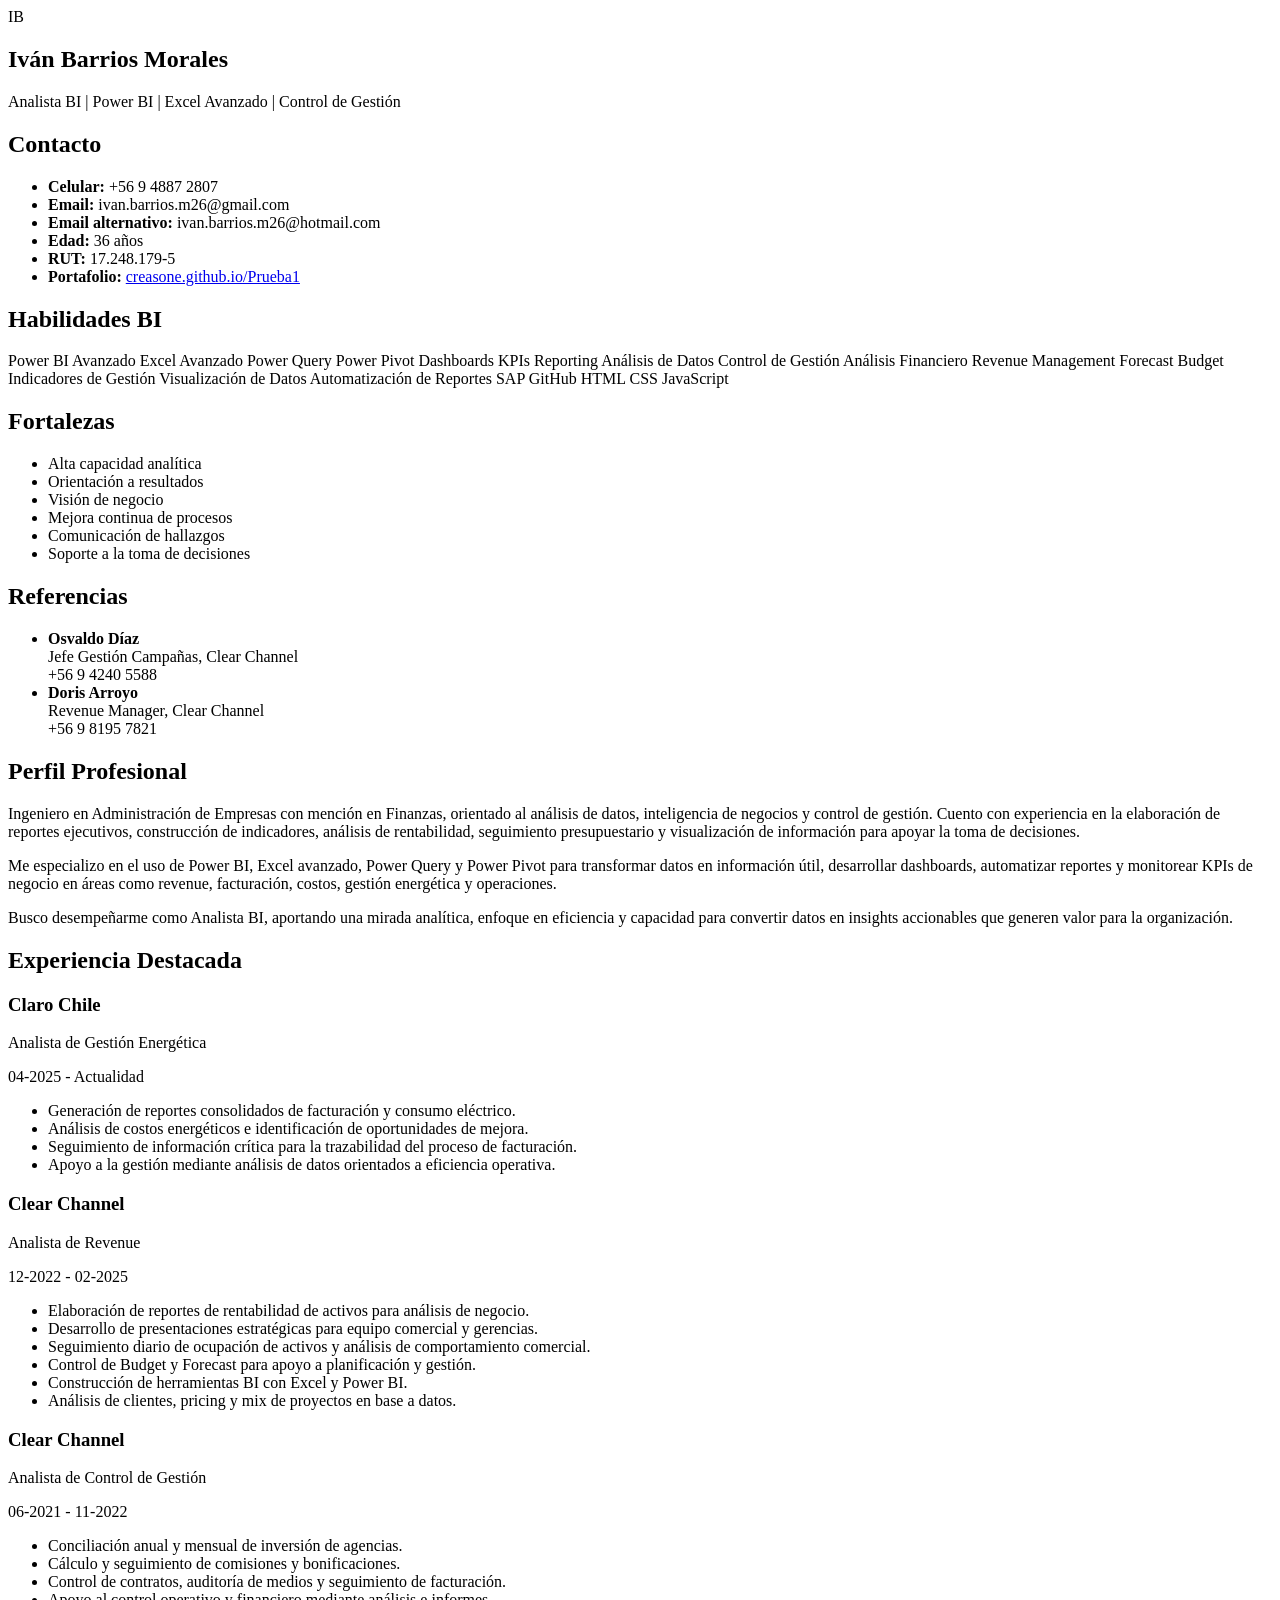
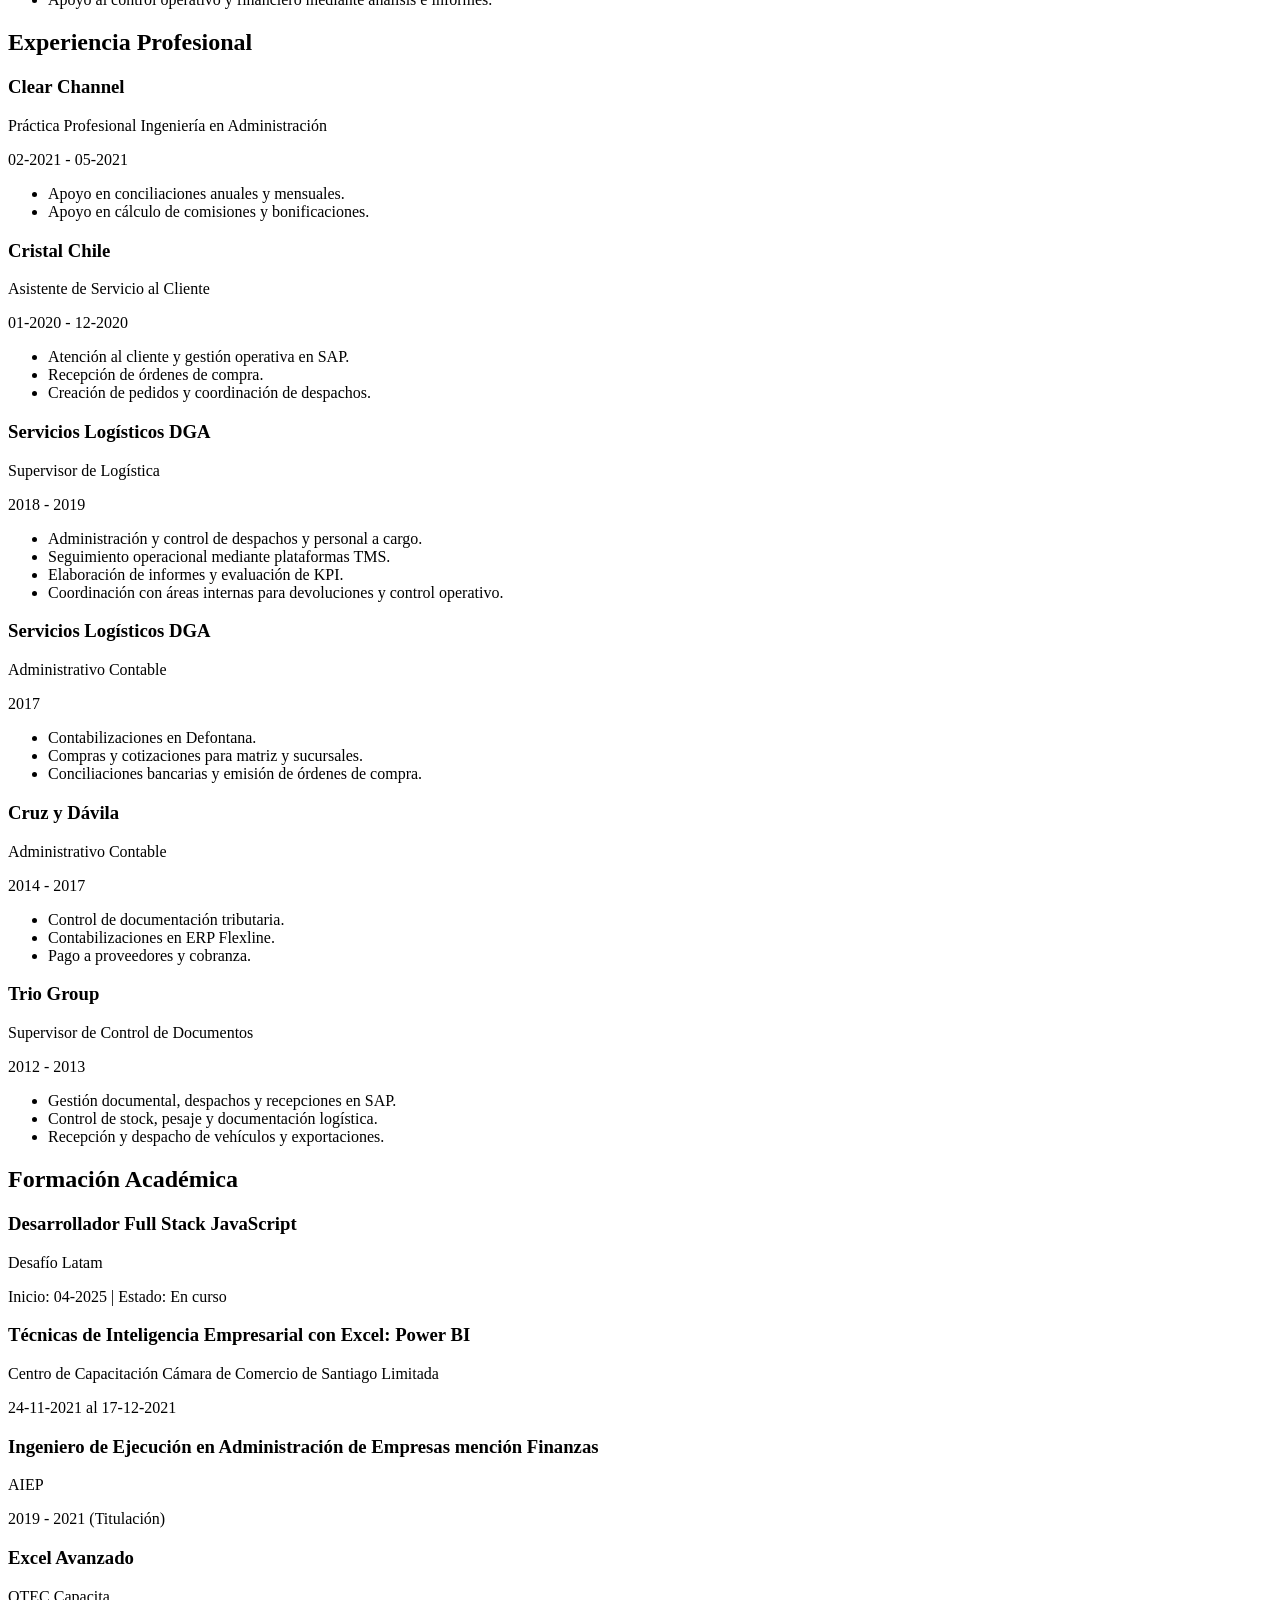
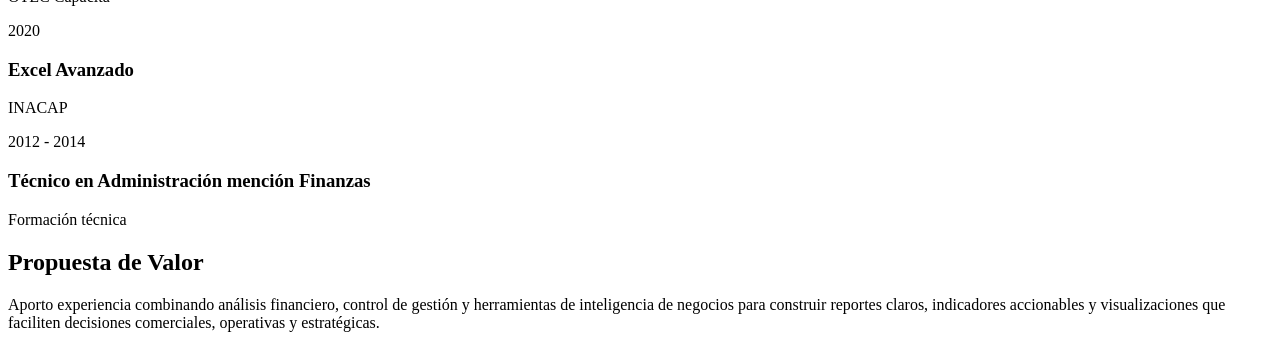
==== index .html @ da037652 "Agregue informacion inicial y estructura basica" ====
<!DOCTYPE html>
<html lang="es">
<head>
  <meta charset="UTF-8" />
  <meta name="viewport" content="width=device-width, initial-scale=1.0"/>
  <title>Currículum | Iván Barrios Morales - Analista BI</title>
  <link rel="stylesheet" href="css/styles.css">
</head>
<body>

  <div class="cv-container">

    <aside class="sidebar">
      <div class="profile-card">
        <div class="avatar">IB</div>
        <h1>Iván Barrios Morales</h1>
        <p class="role">Analista BI | Power BI | Excel Avanzado | Control de Gestión</p>
      </div>

      <section class="sidebar-section">
        <h2>Contacto</h2>
        <ul class="contact-list">
          <li><strong>Celular:</strong> +56 9 4887 2807</li>
          <li><strong>Email:</strong> ivan.barrios.m26@gmail.com</li>
          <li><strong>Email alternativo:</strong> ivan.barrios.m26@hotmail.com</li>
          <li><strong>Edad:</strong> 36 años</li>
          <li><strong>RUT:</strong> 17.248.179-5</li>
          <li>
            <strong>Portafolio:</strong>
            <a href="https://creasone.github.io/Prueba1/" target="_blank">
              creasone.github.io/Prueba1
            </a>
          </li>
        </ul>
      </section>

      <section class="sidebar-section">
        <h2>Habilidades BI</h2>
        <div class="skills">
          <span>Power BI Avanzado</span>
          <span>Excel Avanzado</span>
          <span>Power Query</span>
          <span>Power Pivot</span>
          <span>Dashboards</span>
          <span>KPIs</span>
          <span>Reporting</span>
          <span>Análisis de Datos</span>
          <span>Control de Gestión</span>
          <span>Análisis Financiero</span>
          <span>Revenue Management</span>
          <span>Forecast</span>
          <span>Budget</span>
          <span>Indicadores de Gestión</span>
          <span>Visualización de Datos</span>
          <span>Automatización de Reportes</span>
          <span>SAP</span>
          <span>GitHub</span>
          <span>HTML</span>
          <span>CSS</span>
          <span>JavaScript</span>
        </div>
      </section>

      <section class="sidebar-section">
        <h2>Fortalezas</h2>
        <ul class="contact-list">
          <li>Alta capacidad analítica</li>
          <li>Orientación a resultados</li>
          <li>Visión de negocio</li>
          <li>Mejora continua de procesos</li>
          <li>Comunicación de hallazgos</li>
          <li>Soporte a la toma de decisiones</li>
        </ul>
      </section>

      <section class="sidebar-section">
        <h2>Referencias</h2>
        <ul class="contact-list">
          <li>
            <strong>Osvaldo Díaz</strong><br>
            Jefe Gestión Campañas, Clear Channel<br>
            +56 9 4240 5588
          </li>
          <li>
            <strong>Doris Arroyo</strong><br>
            Revenue Manager, Clear Channel<br>
            +56 9 8195 7821
          </li>
        </ul>
      </section>
    </aside>

    <main class="main-content">

      <section class="hero">
        <h2>Perfil Profesional</h2>
        <p>
          Ingeniero en Administración de Empresas con mención en Finanzas, orientado al análisis de datos,
          inteligencia de negocios y control de gestión. Cuento con experiencia en la elaboración de reportes
          ejecutivos, construcción de indicadores, análisis de rentabilidad, seguimiento presupuestario y
          visualización de información para apoyar la toma de decisiones.
        </p>
        <p>
          Me especializo en el uso de Power BI, Excel avanzado, Power Query y Power Pivot para transformar datos
          en información útil, desarrollar dashboards, automatizar reportes y monitorear KPIs de negocio en áreas
          como revenue, facturación, costos, gestión energética y operaciones.
        </p>
        <p>
          Busco desempeñarme como Analista BI, aportando una mirada analítica, enfoque en eficiencia y capacidad
          para convertir datos en insights accionables que generen valor para la organización.
        </p>
      </section>

      <section class="content-section">
        <h2>Experiencia Destacada</h2>

        <div class="job">
          <h3>Claro Chile</h3>
          <p class="position">Analista de Gestión Energética</p>
          <span>04-2025 - Actualidad</span>
          <ul>
            <li>Generación de reportes consolidados de facturación y consumo eléctrico.</li>
            <li>Análisis de costos energéticos e identificación de oportunidades de mejora.</li>
            <li>Seguimiento de información crítica para la trazabilidad del proceso de facturación.</li>
            <li>Apoyo a la gestión mediante análisis de datos orientados a eficiencia operativa.</li>
          </ul>
        </div>

        <div class="job">
          <h3>Clear Channel</h3>
          <p class="position">Analista de Revenue</p>
          <span>12-2022 - 02-2025</span>
          <ul>
            <li>Elaboración de reportes de rentabilidad de activos para análisis de negocio.</li>
            <li>Desarrollo de presentaciones estratégicas para equipo comercial y gerencias.</li>
            <li>Seguimiento diario de ocupación de activos y análisis de comportamiento comercial.</li>
            <li>Control de Budget y Forecast para apoyo a planificación y gestión.</li>
            <li>Construcción de herramientas BI con Excel y Power BI.</li>
            <li>Análisis de clientes, pricing y mix de proyectos en base a datos.</li>
          </ul>
        </div>

        <div class="job">
          <h3>Clear Channel</h3>
          <p class="position">Analista de Control de Gestión</p>
          <span>06-2021 - 11-2022</span>
          <ul>
            <li>Conciliación anual y mensual de inversión de agencias.</li>
            <li>Cálculo y seguimiento de comisiones y bonificaciones.</li>
            <li>Control de contratos, auditoría de medios y seguimiento de facturación.</li>
            <li>Apoyo al control operativo y financiero mediante análisis e informes.</li>
          </ul>
        </div>
      </section>

      <section class="content-section">
        <h2>Experiencia Profesional</h2>

        <div class="job">
          <h3>Clear Channel</h3>
          <p class="position">Práctica Profesional Ingeniería en Administración</p>
          <span>02-2021 - 05-2021</span>
          <ul>
            <li>Apoyo en conciliaciones anuales y mensuales.</li>
            <li>Apoyo en cálculo de comisiones y bonificaciones.</li>
          </ul>
        </div>

        <div class="job">
          <h3>Cristal Chile</h3>
          <p class="position">Asistente de Servicio al Cliente</p>
          <span>01-2020 - 12-2020</span>
          <ul>
            <li>Atención al cliente y gestión operativa en SAP.</li>
            <li>Recepción de órdenes de compra.</li>
            <li>Creación de pedidos y coordinación de despachos.</li>
          </ul>
        </div>

        <div class="job">
          <h3>Servicios Logísticos DGA</h3>
          <p class="position">Supervisor de Logística</p>
          <span>2018 - 2019</span>
          <ul>
            <li>Administración y control de despachos y personal a cargo.</li>
            <li>Seguimiento operacional mediante plataformas TMS.</li>
            <li>Elaboración de informes y evaluación de KPI.</li>
            <li>Coordinación con áreas internas para devoluciones y control operativo.</li>
          </ul>
        </div>

        <div class="job">
          <h3>Servicios Logísticos DGA</h3>
          <p class="position">Administrativo Contable</p>
          <span>2017</span>
          <ul>
            <li>Contabilizaciones en Defontana.</li>
            <li>Compras y cotizaciones para matriz y sucursales.</li>
            <li>Conciliaciones bancarias y emisión de órdenes de compra.</li>
          </ul>
        </div>

        <div class="job">
          <h3>Cruz y Dávila</h3>
          <p class="position">Administrativo Contable</p>
          <span>2014 - 2017</span>
          <ul>
            <li>Control de documentación tributaria.</li>
            <li>Contabilizaciones en ERP Flexline.</li>
            <li>Pago a proveedores y cobranza.</li>
          </ul>
        </div>

        <div class="job">
          <h3>Trio Group</h3>
          <p class="position">Supervisor de Control de Documentos</p>
          <span>2012 - 2013</span>
          <ul>
            <li>Gestión documental, despachos y recepciones en SAP.</li>
            <li>Control de stock, pesaje y documentación logística.</li>
            <li>Recepción y despacho de vehículos y exportaciones.</li>
          </ul>
        </div>
      </section>

      <section class="content-section">
        <h2>Formación Académica</h2>

        <div class="education-item">
          <h3>Desarrollador Full Stack JavaScript</h3>
          <p>Desafío Latam</p>
          <span>Inicio: 04-2025 | Estado: En curso</span>
        </div>

        <div class="education-item">
          <h3>Técnicas de Inteligencia Empresarial con Excel: Power BI</h3>
          <p>Centro de Capacitación Cámara de Comercio de Santiago Limitada</p>
          <span>24-11-2021 al 17-12-2021</span>
        </div>

        <div class="education-item">
          <h3>Ingeniero de Ejecución en Administración de Empresas mención Finanzas</h3>
          <p>AIEP</p>
          <span>2019 - 2021 (Titulación)</span>
        </div>

        <div class="education-item">
          <h3>Excel Avanzado</h3>
          <p>OTEC Capacita</p>
          <span>2020</span>
        </div>

        <div class="education-item">
          <h3>Excel Avanzado</h3>
          <p>INACAP</p>
          <span>2012 - 2014</span>
        </div>

        <div class="education-item">
          <h3>Técnico en Administración mención Finanzas</h3>
          <p>Formación técnica</p>
        </div>
      </section>

      <section class="content-section">
        <h2>Propuesta de Valor</h2>
        <div class="education-item">
          <p>
            Aporto experiencia combinando análisis financiero, control de gestión y herramientas de inteligencia
            de negocios para construir reportes claros, indicadores accionables y visualizaciones que faciliten
            decisiones comerciales, operativas y estratégicas.
          </p>
        </div>
      </section>

    </main>
  </div>

</body>
</html>
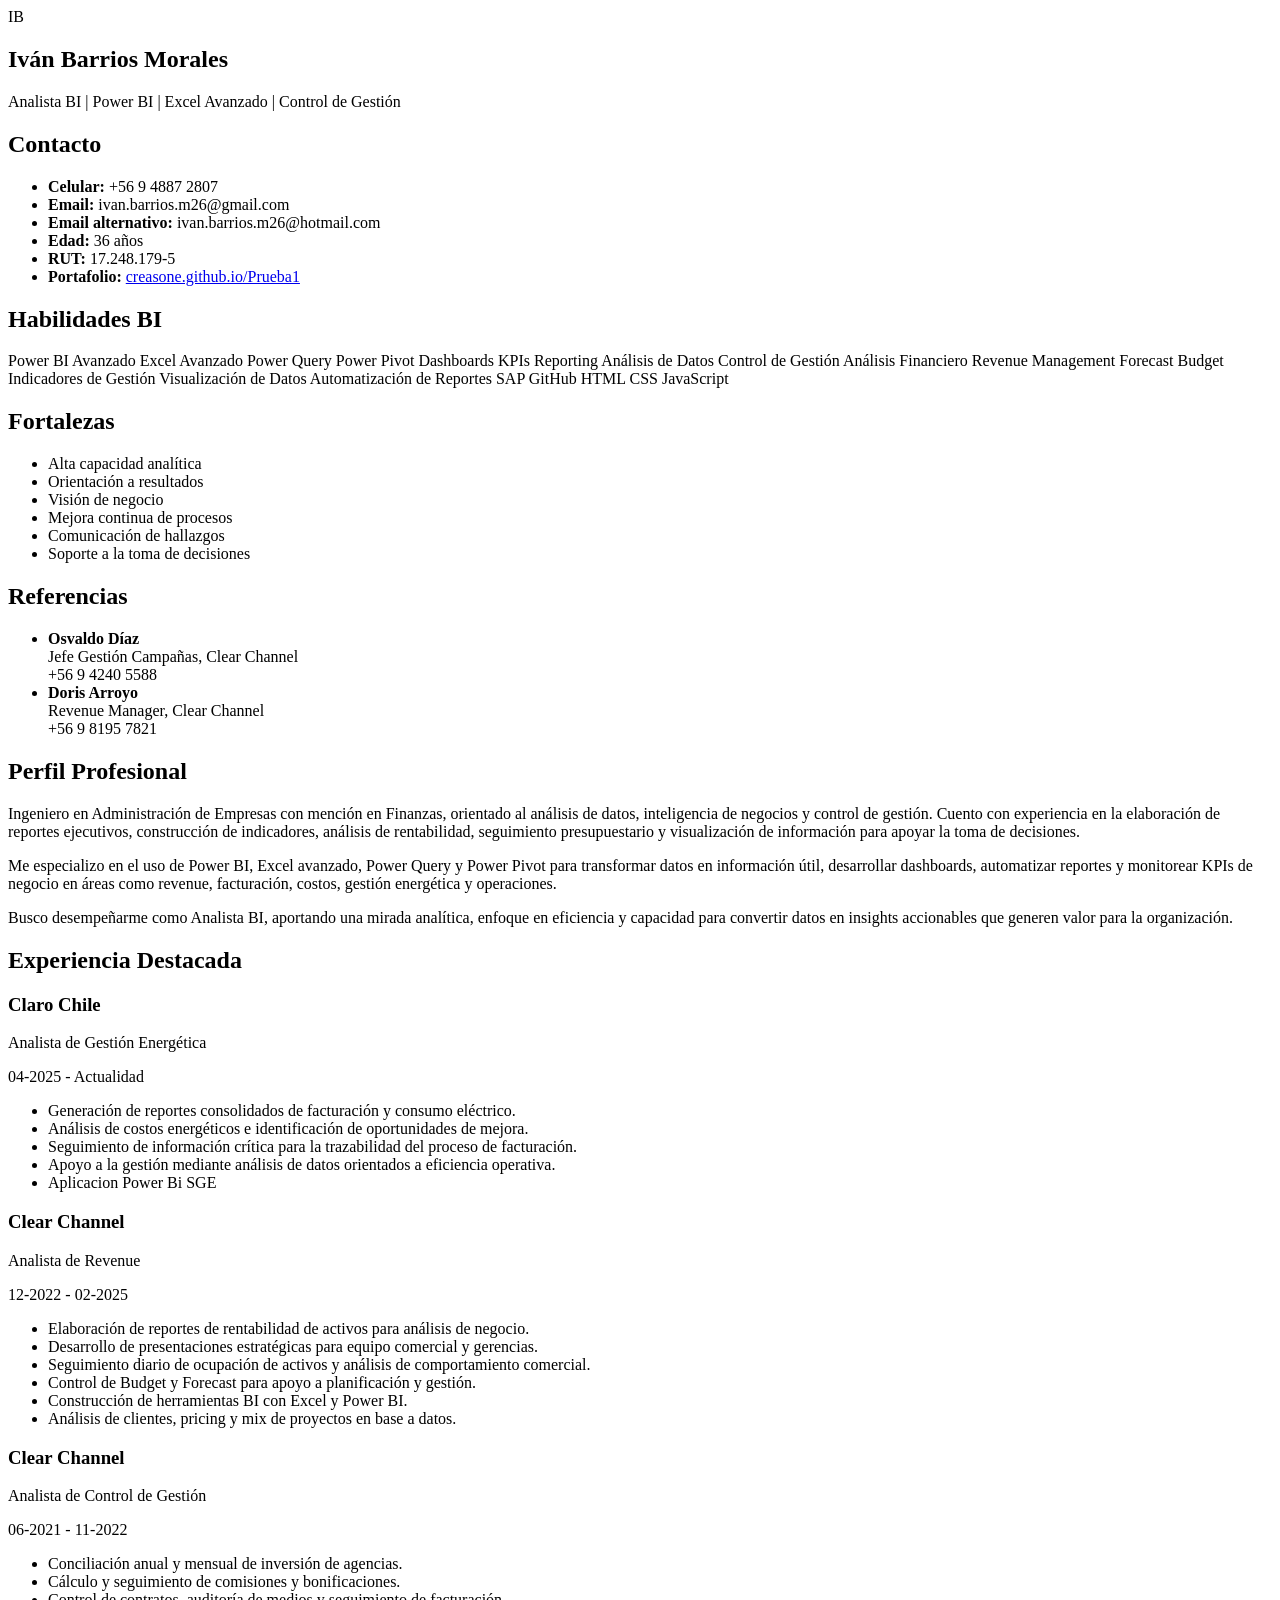
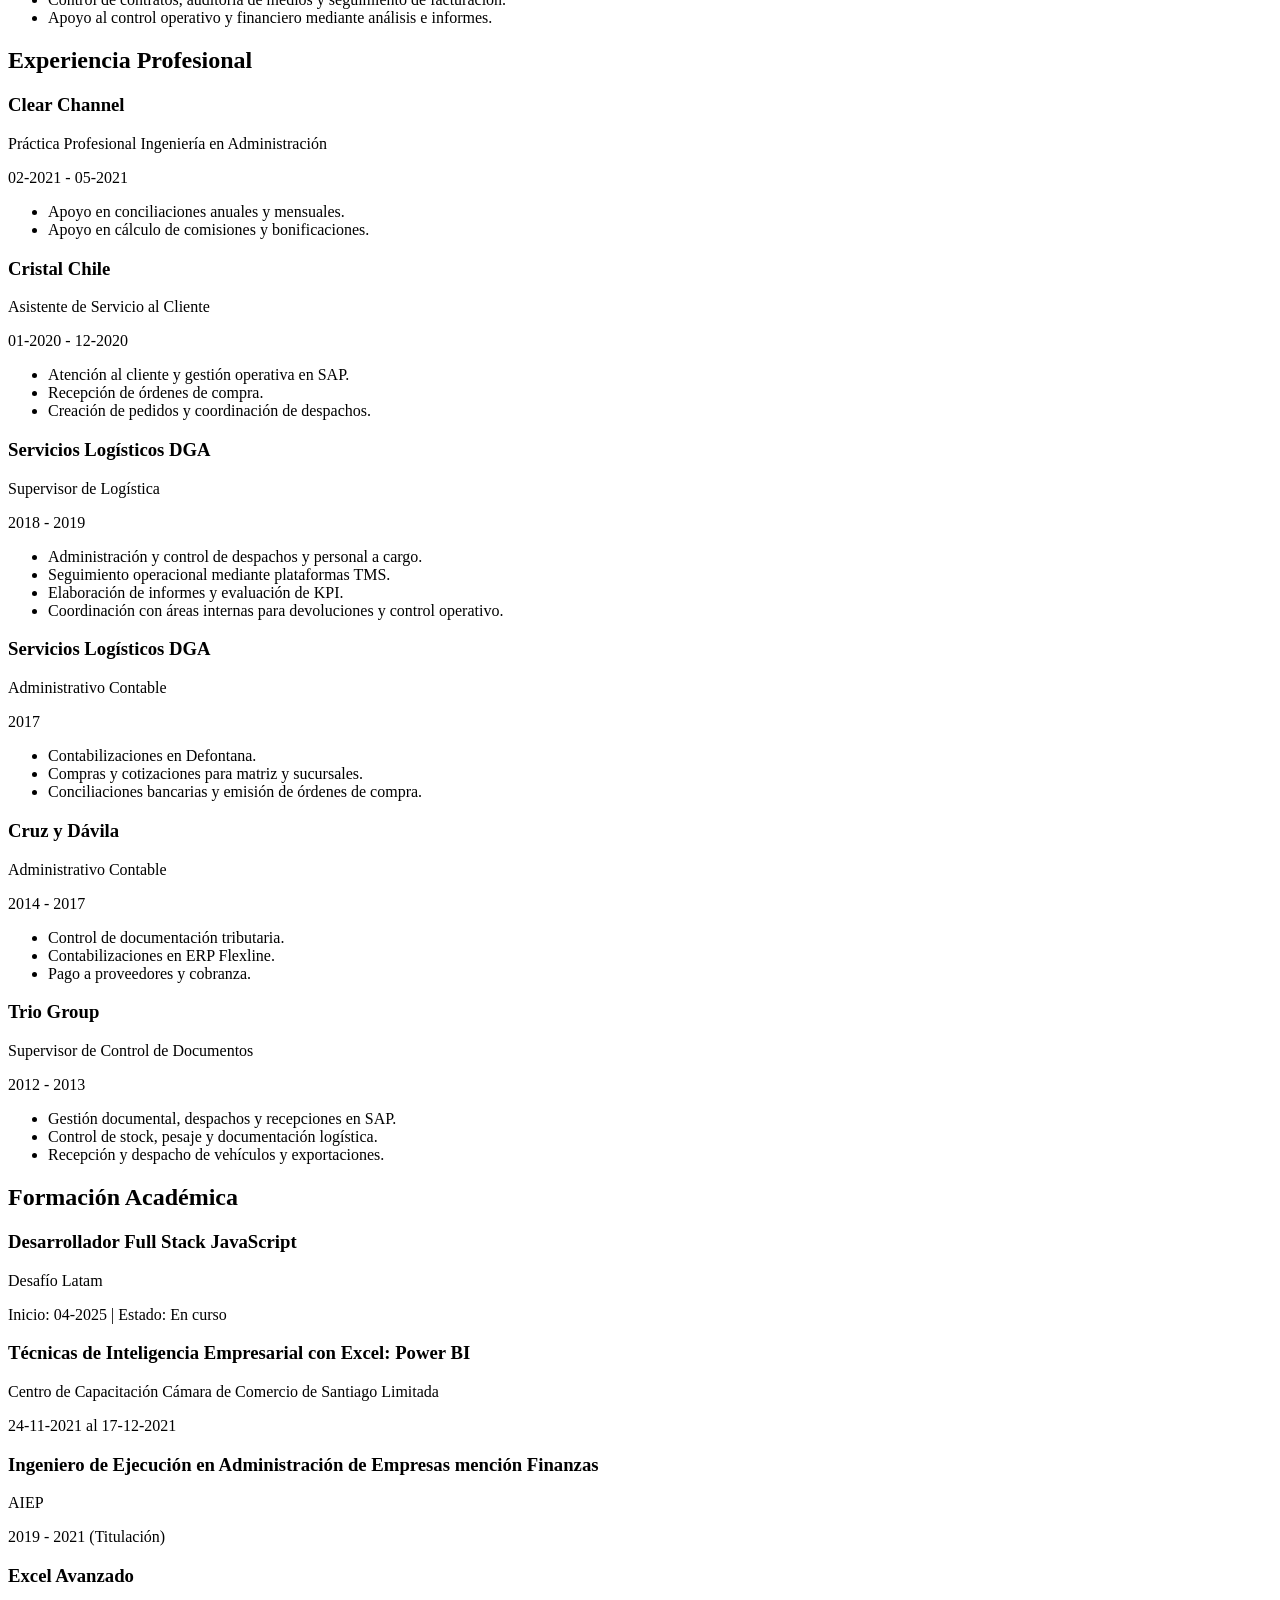
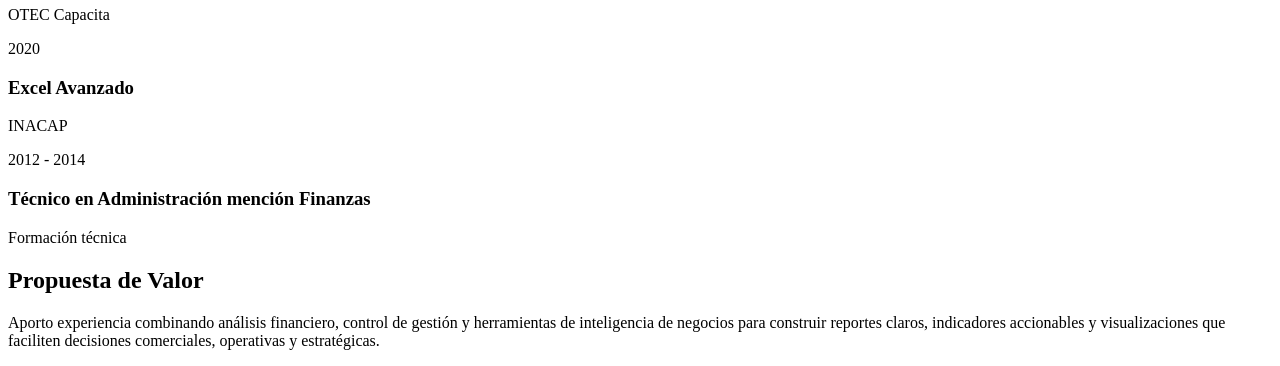
==== commit 10bc453c: "actualización 20260628 22:44" ====
--- a/index .html
+++ b/index .html
@@ -123,6 +123,7 @@
             <li>Análisis de costos energéticos e identificación de oportunidades de mejora.</li>
             <li>Seguimiento de información crítica para la trazabilidad del proceso de facturación.</li>
             <li>Apoyo a la gestión mediante análisis de datos orientados a eficiencia operativa.</li>
+            <li>Aplicacion Power Bi SGE</li>
           </ul>
         </div>
 
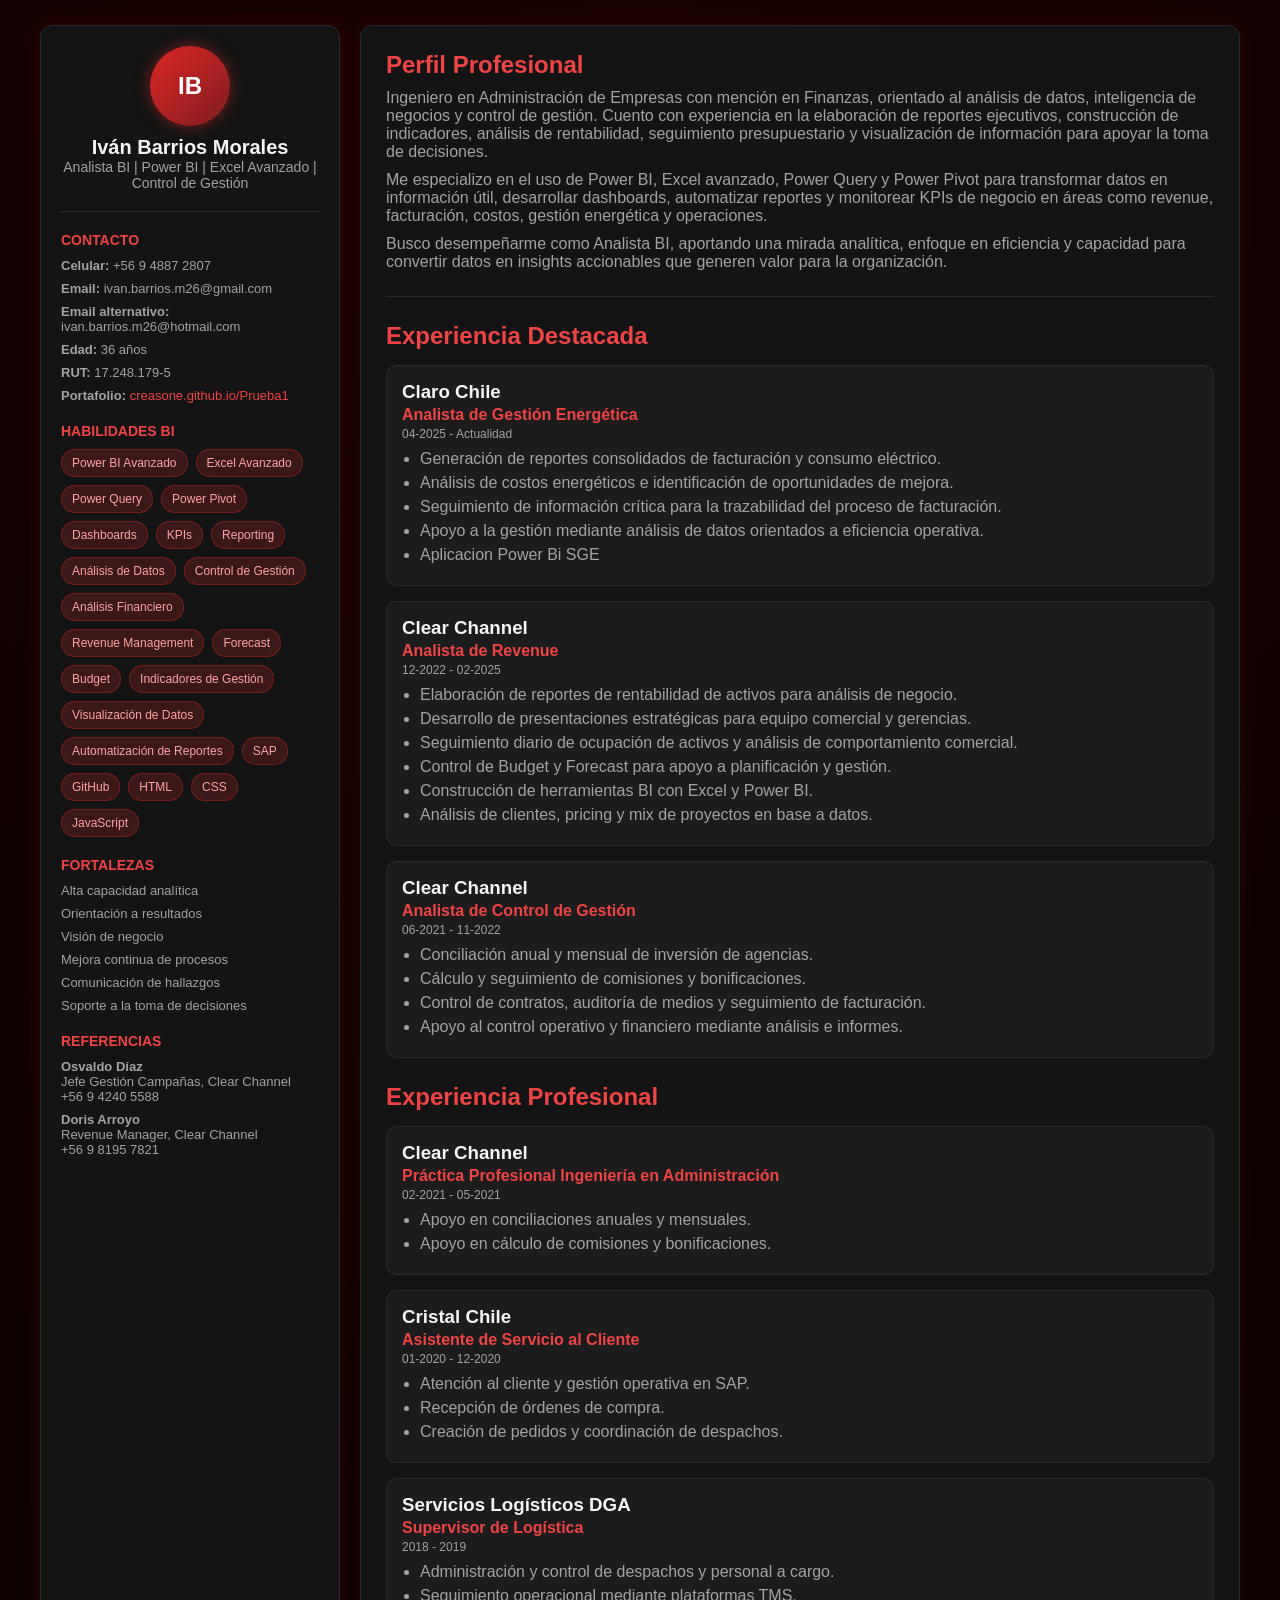
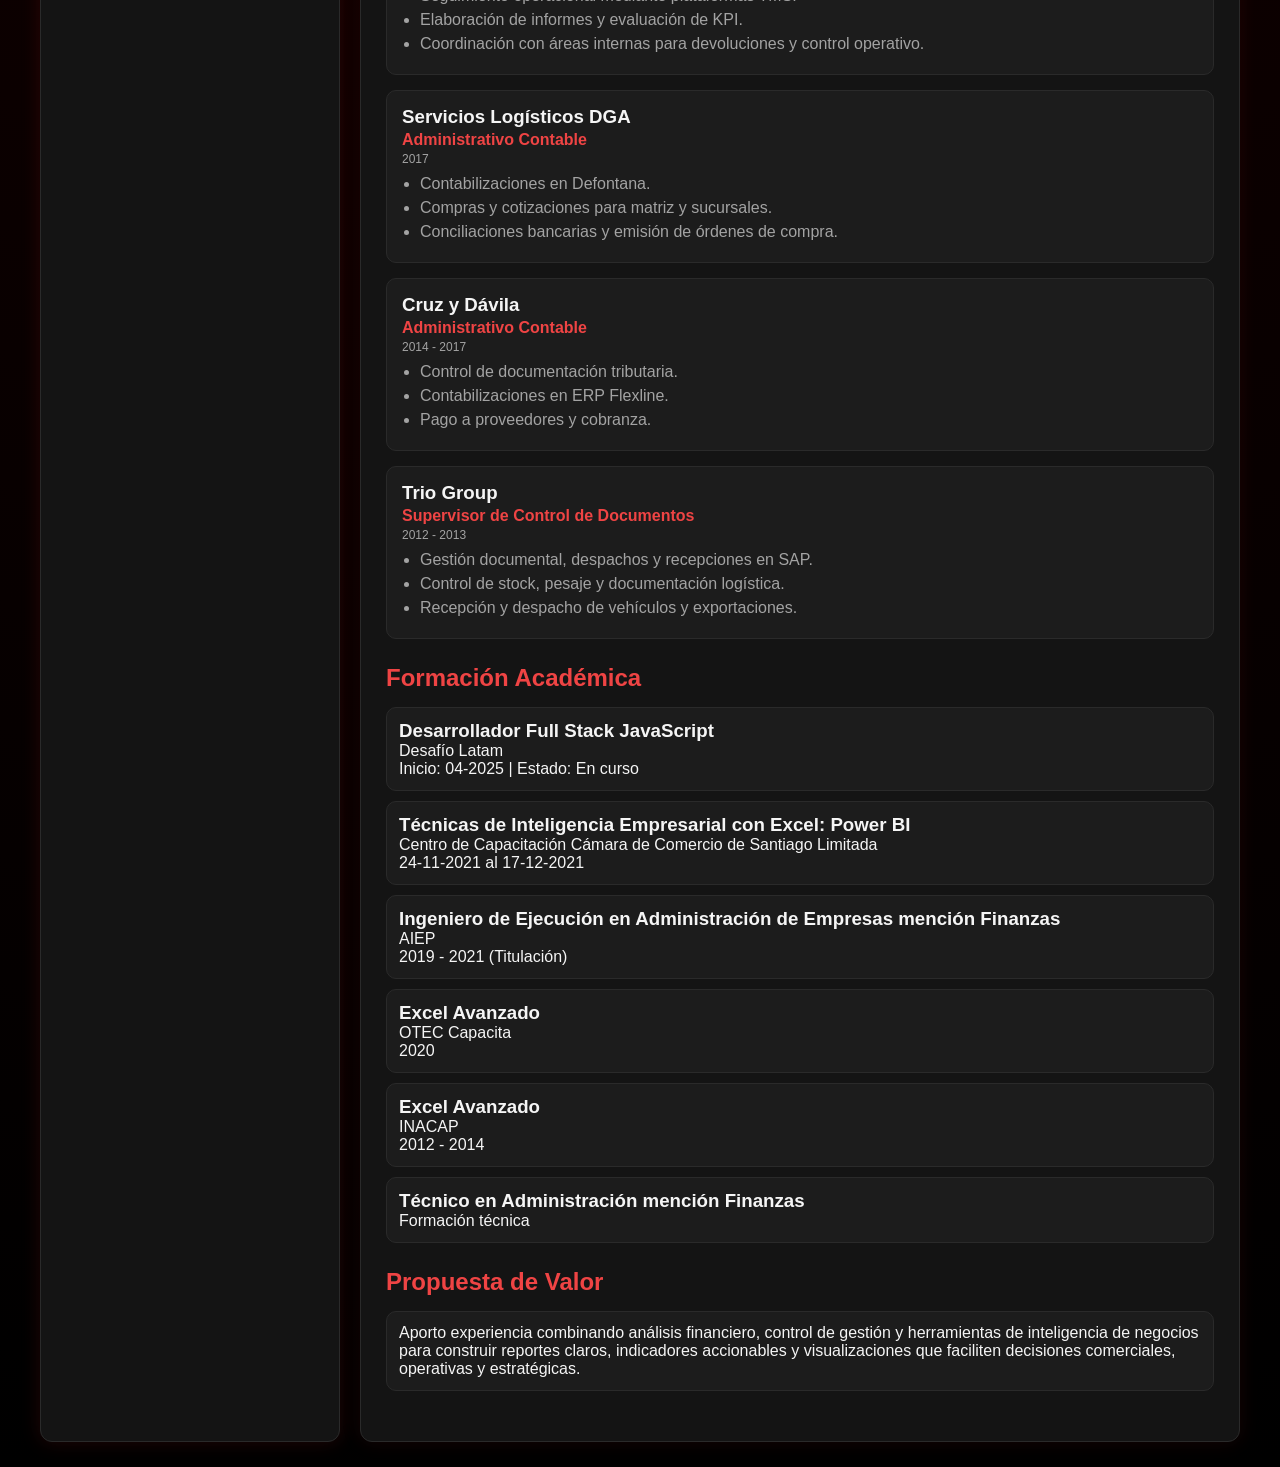
==== commit 2034bf60: "Actualizando raíz del proyecto" ====
--- a/index .html
+++ b/index .html
@@ -4,7 +4,7 @@
   <meta charset="UTF-8" />
   <meta name="viewport" content="width=device-width, initial-scale=1.0"/>
   <title>Currículum | Iván Barrios Morales - Analista BI</title>
-  <link rel="stylesheet" href="css/styles.css">
+  <link rel="stylesheet" href="assets/CSS/styles.css">
 </head>
 <body>
 
--- a/assets/CSS/styles.css
+++ b/assets/CSS/styles.css
@@ -0,0 +1,220 @@
+* {
+  margin: 0;
+  padding: 0;
+  box-sizing: border-box;
+}
+
+/* PALETA ROJA */
+:root {
+  --bg: #0a0a0a;
+  --panel: #141414;
+  --panel-soft: #1c1c1c;
+  --border: #2a2a2a;
+
+  --text: #f5f5f5;
+  --muted: #a3a3a3;
+
+  --primary: #dc2626;       /* rojo principal */
+  --primary-soft: #7f1d1d;  /* rojo oscuro */
+  --primary-light: #ef4444; /* rojo claro */
+
+  --hover: #991b1b;
+}
+
+/* BODY */
+body {
+  font-family: Arial, Helvetica, sans-serif;
+  background: radial-gradient(circle at top, #1a0000, #000000);
+  color: var(--text);
+  padding: 25px;
+}
+
+/* CONTENEDOR */
+.cv-container {
+  max-width: 1200px;
+  margin: auto;
+  display: grid;
+  grid-template-columns: 300px 1fr;
+  gap: 20px;
+}
+
+/* SIDEBAR */
+.sidebar {
+  background: var(--panel);
+  padding: 20px;
+  border-radius: 12px;
+  border: 1px solid var(--border);
+  box-shadow: 0 0 20px rgba(220, 38, 38, 0.15);
+}
+
+/* PERFIL */
+.profile-card {
+  text-align: center;
+  margin-bottom: 20px;
+  border-bottom: 1px solid var(--border);
+  padding-bottom: 20px;
+}
+
+.avatar {
+  width: 80px;
+  height: 80px;
+  background: linear-gradient(135deg, #dc2626, #7f1d1d);
+  color: white;
+  border-radius: 50%;
+  display: grid;
+  place-items: center;
+  margin: auto;
+  font-size: 24px;
+  font-weight: bold;
+  box-shadow: 0 0 15px rgba(220, 38, 38, 0.5);
+}
+
+.profile-card h1 {
+  margin-top: 10px;
+  font-size: 20px;
+}
+
+.role {
+  color: var(--muted);
+  font-size: 14px;
+}
+
+/* SECCIONES */
+.sidebar-section {
+  margin-top: 20px;
+}
+
+.sidebar-section h2 {
+  color: var(--primary-light);
+  margin-bottom: 10px;
+  font-size: 14px;
+  text-transform: uppercase;
+}
+
+/* CONTACTO */
+.contact-list {
+  list-style: none;
+}
+
+.contact-list li {
+  margin-bottom: 8px;
+  color: var(--muted);
+  font-size: 13px;
+}
+
+/* LINKS */
+a {
+  color: var(--primary-light);
+  text-decoration: none;
+}
+
+a:hover {
+  color: white;
+}
+
+/* HABILIDADES */
+.skills {
+  display: flex;
+  flex-wrap: wrap;
+  gap: 8px;
+}
+
+.skills span {
+  background: rgba(220, 38, 38, 0.2);
+  border: 1px solid rgba(220, 38, 38, 0.4);
+  padding: 6px 10px;
+  border-radius: 20px;
+  font-size: 12px;
+  color: #fca5a5;
+}
+
+/* MAIN */
+.main-content {
+  background: var(--panel);
+  padding: 25px;
+  border-radius: 12px;
+  border: 1px solid var(--border);
+  box-shadow: 0 0 20px rgba(220, 38, 38, 0.1);
+}
+
+/* HERO */
+.hero {
+  margin-bottom: 25px;
+  border-bottom: 1px solid var(--border);
+  padding-bottom: 15px;
+}
+
+.hero h2 {
+  color: var(--primary-light);
+  margin-bottom: 10px;
+}
+
+.hero p {
+  color: var(--muted);
+  margin-bottom: 10px;
+}
+
+/* SECCIONES */
+.content-section {
+  margin-bottom: 25px;
+}
+
+.content-section h2 {
+  color: var(--primary-light);
+  margin-bottom: 15px;
+}
+
+/* JOB */
+.job {
+  background: var(--panel-soft);
+  padding: 15px;
+  border-radius: 10px;
+  border: 1px solid var(--border);
+  margin-bottom: 15px;
+  transition: 0.3s;
+}
+
+.job:hover {
+  border-color: var(--primary);
+  box-shadow: 0 0 10px rgba(220, 38, 38, 0.3);
+}
+
+.job h3 {
+  margin-bottom: 3px;
+}
+
+.position {
+  color: var(--primary-light);
+  font-weight: bold;
+}
+
+.job span {
+  font-size: 12px;
+  color: var(--muted);
+}
+
+.job ul {
+  margin-left: 18px;
+  margin-top: 8px;
+}
+
+.job li {
+  margin-bottom: 6px;
+  color: var(--muted);
+}
+
+/* EDUCACION */
+.education-item {
+  background: var(--panel-soft);
+  padding: 12px;
+  border-radius: 10px;
+  border: 1px solid var(--border);
+  margin-bottom: 10px;
+}
+
+/* RESPONSIVE */
+@media (max-width: 768px) {
+  .cv-container {
+    grid-template-columns: 1fr;
+  }
+}
